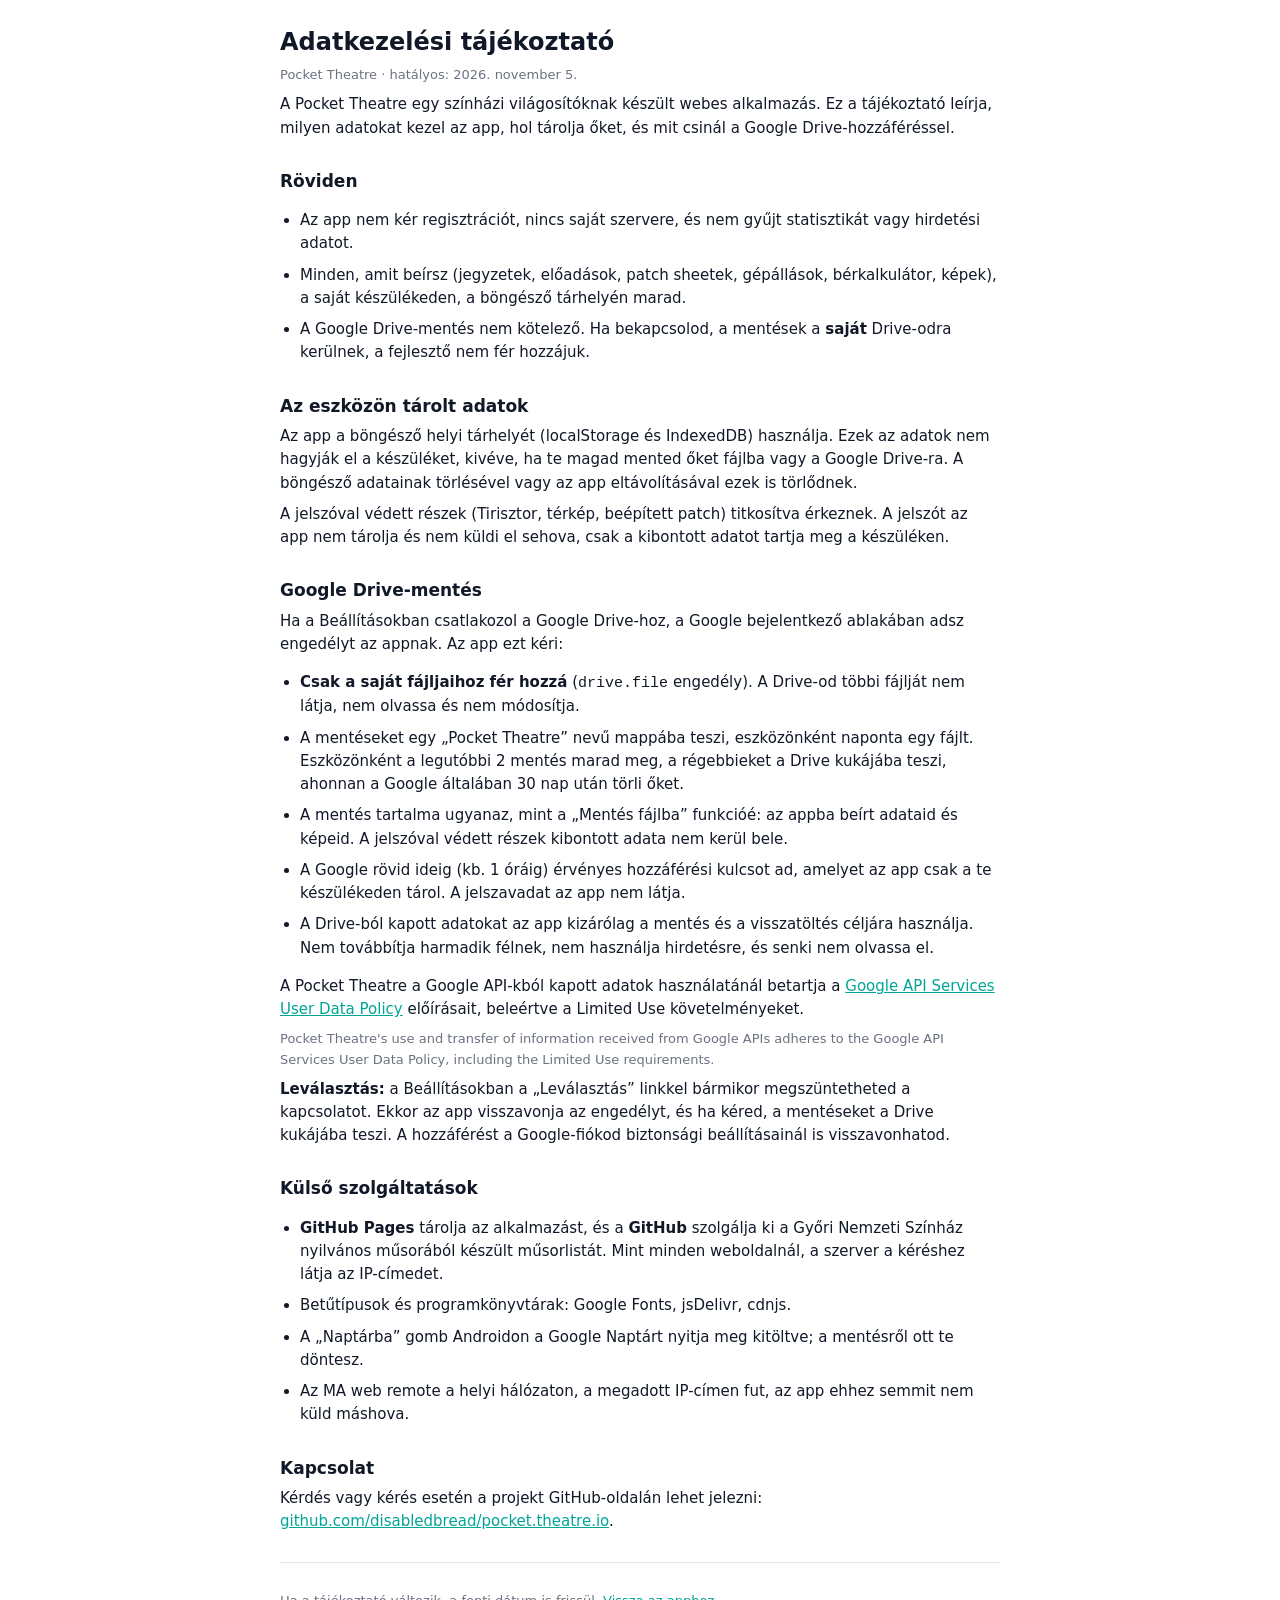
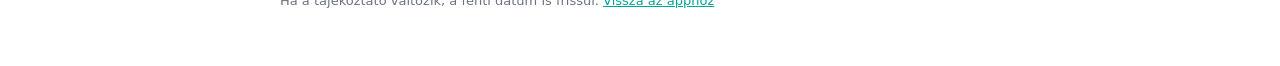
==== adatvedelem.html @ 82d6e849 "Add privacy policy page Needed by Google to switch the Drive backup to production mode.  Co-Authored" ====
<!DOCTYPE html>
<html lang="hu">
<head>
<meta charset="UTF-8">
<meta name="viewport" content="width=device-width, initial-scale=1">
<title>Adatkezelési tájékoztató – Pocket Theatre</title>
<link rel="icon" type="image/png" href="icon.png">
<style>
:root{--bg:#fff;--tx:#111827;--mu:#6b7280;--bd:#e5e7eb;--ac:#00a597;color-scheme:light}
@media(prefers-color-scheme:dark){:root{--bg:#151413;--tx:#ece9e3;--mu:#9c978e;--bd:#34312d;--ac:#e2604a;color-scheme:dark}}
body{margin:0;background:var(--bg);color:var(--tx);font:15px/1.55 "Noto Sans",system-ui,Arial,sans-serif}
main{max-width:720px;margin:0 auto;padding:24px 16px 48px}
h1{font-size:24px;margin:0 0 4px}h2{font-size:17px;margin:28px 0 6px}
p,li{margin:0 0 8px}ul{padding-left:20px}
.mu{color:var(--mu);font-size:13px}a{color:var(--ac)}
hr{border:0;border-top:1px solid var(--bd);margin:28px 0}
</style>
</head>
<body>
<main>
<h1>Adatkezelési tájékoztató</h1>
<p class="mu">Pocket Theatre · hatályos: 2026. november 5.</p>

<p>A Pocket Theatre egy színházi világosítóknak készült webes alkalmazás. Ez a tájékoztató leírja, milyen adatokat kezel az app, hol tárolja őket, és mit csinál a Google Drive-hozzáféréssel.</p>

<h2>Röviden</h2>
<ul>
<li>Az app nem kér regisztrációt, nincs saját szervere, és nem gyűjt statisztikát vagy hirdetési adatot.</li>
<li>Minden, amit beírsz (jegyzetek, előadások, patch sheetek, gépállások, bérkalkulátor, képek), a saját készülékeden, a böngésző tárhelyén marad.</li>
<li>A Google Drive-mentés nem kötelező. Ha bekapcsolod, a mentések a <strong>saját</strong> Drive-odra kerülnek, a fejlesztő nem fér hozzájuk.</li>
</ul>

<h2>Az eszközön tárolt adatok</h2>
<p>Az app a böngésző helyi tárhelyét (localStorage és IndexedDB) használja. Ezek az adatok nem hagyják el a készüléket, kivéve, ha te magad mented őket fájlba vagy a Google Drive-ra. A böngésző adatainak törlésével vagy az app eltávolításával ezek is törlődnek.</p>
<p>A jelszóval védett részek (Tirisztor, térkép, beépített patch) titkosítva érkeznek. A jelszót az app nem tárolja és nem küldi el sehova, csak a kibontott adatot tartja meg a készüléken.</p>

<h2>Google Drive-mentés</h2>
<p>Ha a Beállításokban csatlakozol a Google Drive-hoz, a Google bejelentkező ablakában adsz engedélyt az appnak. Az app ezt kéri:</p>
<ul>
<li><strong>Csak a saját fájljaihoz fér hozzá</strong> (<code>drive.file</code> engedély). A Drive-od többi fájlját nem látja, nem olvassa és nem módosítja.</li>
<li>A mentéseket egy „Pocket Theatre” nevű mappába teszi, eszközönként naponta egy fájlt. Eszközönként a legutóbbi 2 mentés marad meg, a régebbieket a Drive kukájába teszi, ahonnan a Google általában 30 nap után törli őket.</li>
<li>A mentés tartalma ugyanaz, mint a „Mentés fájlba” funkcióé: az appba beírt adataid és képeid. A jelszóval védett részek kibontott adata nem kerül bele.</li>
<li>A Google rövid ideig (kb. 1 óráig) érvényes hozzáférési kulcsot ad, amelyet az app csak a te készülékeden tárol. A jelszavadat az app nem látja.</li>
<li>A Drive-ból kapott adatokat az app kizárólag a mentés és a visszatöltés céljára használja. Nem továbbítja harmadik félnek, nem használja hirdetésre, és senki nem olvassa el.</li>
</ul>
<p>A Pocket Theatre a Google API-kból kapott adatok használatánál betartja a <a href="https://developers.google.com/terms/api-services-user-data-policy" target="_blank" rel="noopener">Google API Services User Data Policy</a> előírásait, beleértve a Limited Use követelményeket.</p>
<p class="mu">Pocket Theatre's use and transfer of information received from Google APIs adheres to the Google API Services User Data Policy, including the Limited Use requirements.</p>
<p><strong>Leválasztás:</strong> a Beállításokban a „Leválasztás” linkkel bármikor megszüntetheted a kapcsolatot. Ekkor az app visszavonja az engedélyt, és ha kéred, a mentéseket a Drive kukájába teszi. A hozzáférést a Google-fiókod biztonsági beállításainál is visszavonhatod.</p>

<h2>Külső szolgáltatások</h2>
<ul>
<li><strong>GitHub Pages</strong> tárolja az alkalmazást, és a <strong>GitHub</strong> szolgálja ki a Győri Nemzeti Színház nyilvános műsorából készült műsorlistát. Mint minden weboldalnál, a szerver a kéréshez látja az IP-címedet.</li>
<li>Betűtípusok és programkönyvtárak: Google Fonts, jsDelivr, cdnjs.</li>
<li>A „Naptárba” gomb Androidon a Google Naptárt nyitja meg kitöltve; a mentésről ott te döntesz.</li>
<li>Az MA web remote a helyi hálózaton, a megadott IP-címen fut, az app ehhez semmit nem küld máshova.</li>
</ul>

<h2>Kapcsolat</h2>
<p>Kérdés vagy kérés esetén a projekt GitHub-oldalán lehet jelezni: <a href="https://github.com/disabledbread/pocket.theatre.io" target="_blank" rel="noopener">github.com/disabledbread/pocket.theatre.io</a>.</p>

<hr>
<p class="mu">Ha a tájékoztató változik, a fenti dátum is frissül. <a href="./">Vissza az apphoz</a></p>
</main>
</body>
</html>
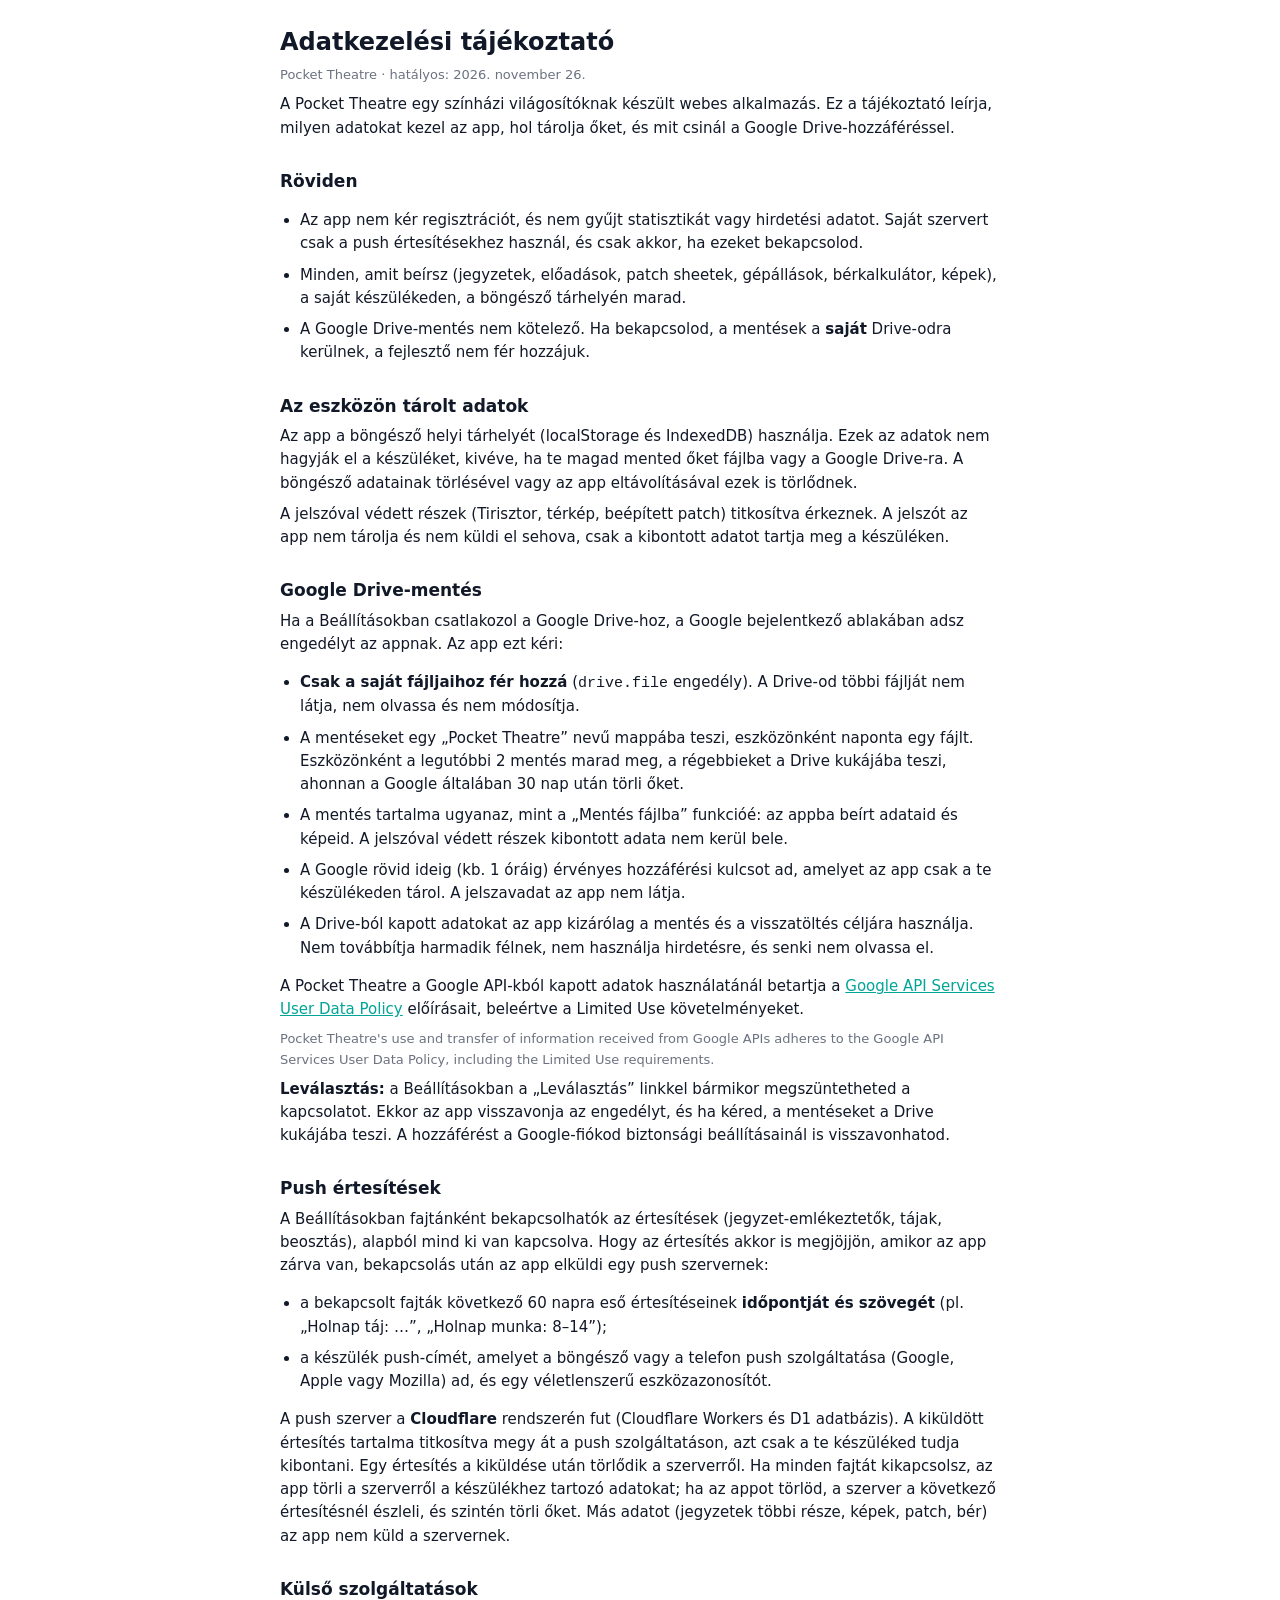
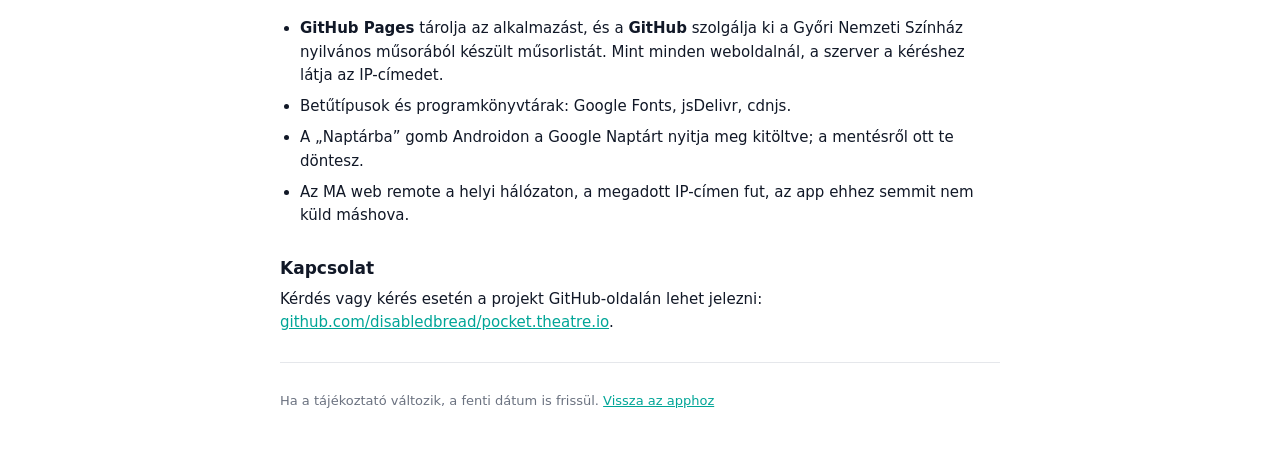
==== commit c08d4cbc: "v1.7: push értesítések (jegyzetek, tájak, beosztás), alapból kikapcsolva Co-Authored-By: Claude Opus" ====
--- a/adatvedelem.html
+++ b/adatvedelem.html
@@ -19,13 +19,13 @@
 <body>
 <main>
 <h1>Adatkezelési tájékoztató</h1>
-<p class="mu">Pocket Theatre · hatályos: 2026. november 5.</p>
+<p class="mu">Pocket Theatre · hatályos: 2026. november 26.</p>
 
 <p>A Pocket Theatre egy színházi világosítóknak készült webes alkalmazás. Ez a tájékoztató leírja, milyen adatokat kezel az app, hol tárolja őket, és mit csinál a Google Drive-hozzáféréssel.</p>
 
 <h2>Röviden</h2>
 <ul>
-<li>Az app nem kér regisztrációt, nincs saját szervere, és nem gyűjt statisztikát vagy hirdetési adatot.</li>
+<li>Az app nem kér regisztrációt, és nem gyűjt statisztikát vagy hirdetési adatot. Saját szervert csak a push értesítésekhez használ, és csak akkor, ha ezeket bekapcsolod.</li>
 <li>Minden, amit beírsz (jegyzetek, előadások, patch sheetek, gépállások, bérkalkulátor, képek), a saját készülékeden, a böngésző tárhelyén marad.</li>
 <li>A Google Drive-mentés nem kötelező. Ha bekapcsolod, a mentések a <strong>saját</strong> Drive-odra kerülnek, a fejlesztő nem fér hozzájuk.</li>
 </ul>
@@ -47,6 +47,14 @@
 <p class="mu">Pocket Theatre's use and transfer of information received from Google APIs adheres to the Google API Services User Data Policy, including the Limited Use requirements.</p>
 <p><strong>Leválasztás:</strong> a Beállításokban a „Leválasztás” linkkel bármikor megszüntetheted a kapcsolatot. Ekkor az app visszavonja az engedélyt, és ha kéred, a mentéseket a Drive kukájába teszi. A hozzáférést a Google-fiókod biztonsági beállításainál is visszavonhatod.</p>
 
+<h2>Push értesítések</h2>
+<p>A Beállításokban fajtánként bekapcsolhatók az értesítések (jegyzet-emlékeztetők, tájak, beosztás), alapból mind ki van kapcsolva. Hogy az értesítés akkor is megjöjjön, amikor az app zárva van, bekapcsolás után az app elküldi egy push szervernek:</p>
+<ul>
+<li>a bekapcsolt fajták következő 60 napra eső értesítéseinek <strong>időpontját és szövegét</strong> (pl. „Holnap táj: …”, „Holnap munka: 8–14”);</li>
+<li>a készülék push-címét, amelyet a böngésző vagy a telefon push szolgáltatása (Google, Apple vagy Mozilla) ad, és egy véletlenszerű eszközazonosítót.</li>
+</ul>
+<p>A push szerver a <strong>Cloudflare</strong> rendszerén fut (Cloudflare Workers és D1 adatbázis). A kiküldött értesítés tartalma titkosítva megy át a push szolgáltatáson, azt csak a te készüléked tudja kibontani. Egy értesítés a kiküldése után törlődik a szerverről. Ha minden fajtát kikapcsolsz, az app törli a szerverről a készülékhez tartozó adatokat; ha az appot törlöd, a szerver a következő értesítésnél észleli, és szintén törli őket. Más adatot (jegyzetek többi része, képek, patch, bér) az app nem küld a szervernek.</p>
+
 <h2>Külső szolgáltatások</h2>
 <ul>
 <li><strong>GitHub Pages</strong> tárolja az alkalmazást, és a <strong>GitHub</strong> szolgálja ki a Győri Nemzeti Színház nyilvános műsorából készült műsorlistát. Mint minden weboldalnál, a szerver a kéréshez látja az IP-címedet.</li>
